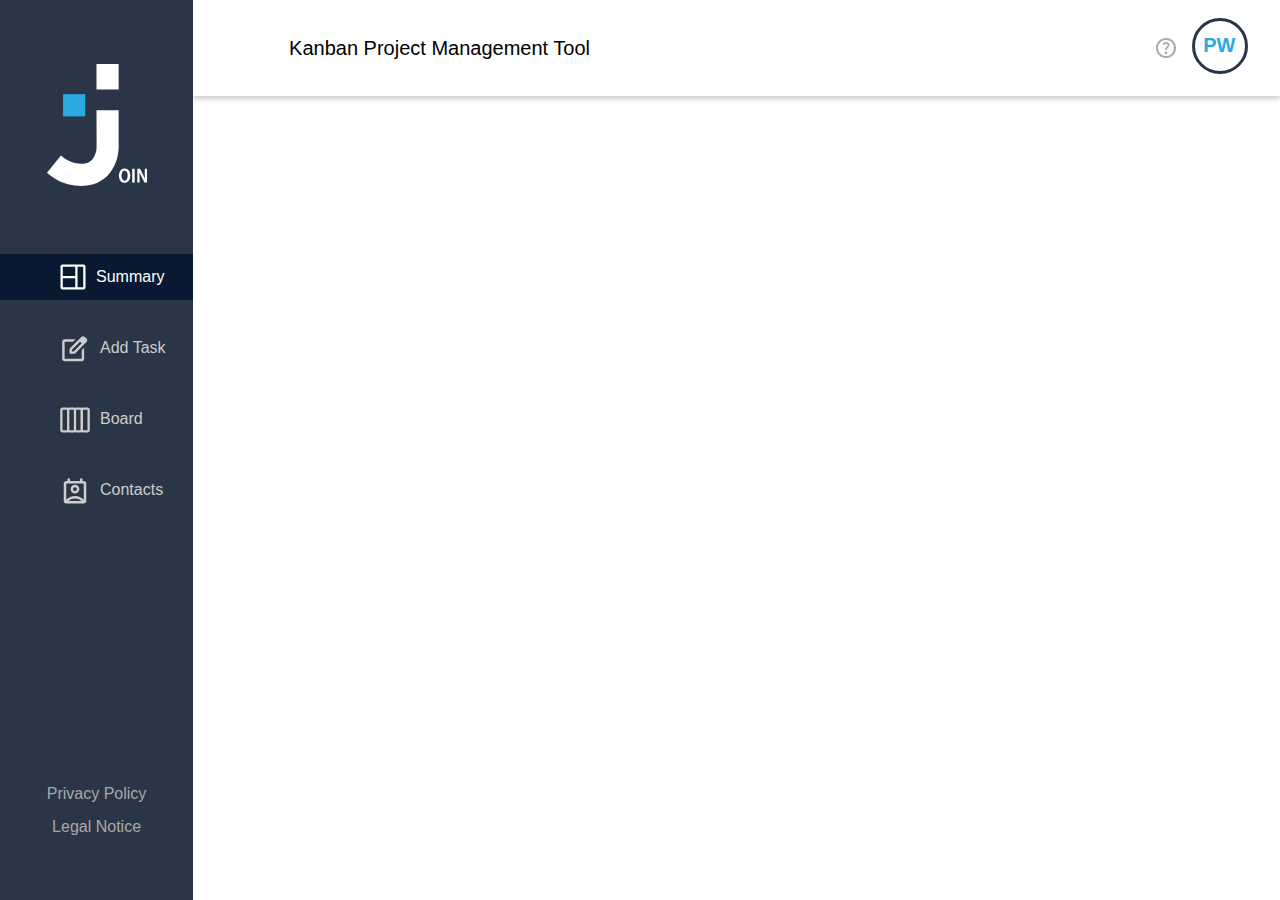
==== index.html @ 487ae5c0 "changed header element to div" ====
<!DOCTYPE html>
<html lang="en">
  <head>
    <meta charset="UTF-8" />
    <meta name="viewport" content="width=device-width, initial-scale=1.0" />
    <title>Join</title>
    <link rel="stylesheet" href="./styles/sidebar.css" />
    <link rel="stylesheet" href="./styles/header.css" />
    <link rel="stylesheet" href="./style.css" />
  </head>

  <body>
    <aside class="sidebar">
      <div class="logo-nav">
        <div class="logo">
          <img src="./assets/img/sidebarJoinLogo.svg" alt="Join Logo" />
        </div>
        <nav class="nav-bar">
          <a class="nav-link active" href="summary.html">
            <img src="./assets/img/summaryIcon.svg" alt="" />
            Summary
          </a>
          <a class="nav-link" href="add_task.html">
            <img src="./assets/img/addTaskIcon.svg" alt="" />
            Add Task
          </a>
          <a class="nav-link" href="board.html">
            <img src="./assets/img/boardIcon.svg" alt="" />
            Board
          </a>
          <a class="nav-link" href="contacts.html">
            <img src="./assets/img/contactsIcon.svg" alt="" />
            Contacts
          </a>
        </nav>
      </div>
      <div class="legal-links">
        <a href="privacy_policy.html">Privacy Policy</a>
        <a href="legal_notice.html">Legal Notice</a>
      </div>
    </aside>
    <div class="page_header">
      <p>Kanban Project Management Tool</p>
      <div class="logged_in_user">
        <img class="help_button" src="./assets/img/help.svg" alt="" />
        <div class="letters_in_circle">
          <span>PW</span>
          <img src="./assets/img/circleUser.svg" alt="" />
        </div>
      </div>
    </div>
  </body>
</html>
---- styles/sidebar.css ----
.sidebar {
  width: 232px;
  height: 100vh;
  padding: 64px 0;
  background-color: rgb(42, 54, 71);
  position: relative;
  display: flex;
  flex-direction: column;
  align-items: center;
  justify-content: space-between;
}

.logo-nav {
  position: relative;
  display: flex;
  flex-direction: column;
  justify-content: space-between;
  align-items: center;
  width: 100%;
}

.nav-bar {
  position: relative;
  display: flex;
  flex-direction: column;
  justify-content: end;
  width: 100%;
  margin-top: 64px;
  gap: 25px;
  color: rgba(205, 205, 205, 1);
}

.legal-links {
  display: flex;
  flex-direction: column;
  justify-content: end;
  align-items: center;
  gap: 15px;
}

.nav-link {
  position: relative;
  display: flex;
  align-items: center;
  padding-left: 60px;
  width: 100%;
  height: 46px;
  gap: 10px;
}
---- styles/header.css ----
.page_header {
  width: 100%;
  height: 96px;
  box-shadow: 0px 3px 5px 0px rgba(0, 0, 0, 0.2);
  display: flex;
  justify-content: space-between;
  align-items: center;
  font-size: 20px;
  padding-left: 96px;
  padding-right: 32px;
}

.logged_in_user {
  display: flex;
  align-items: center;
  gap: 16px;
}

.letters_in_circle {
  position: relative;
  cursor: pointer;
}

.letters_in_circle span {
  position: absolute;
  left: 20%;
  top: 27%;
  font-weight: bold;
  color: rgb(41, 171, 226);
}

.help_button {
  cursor: pointer;
}
---- style.css ----
* {
  box-sizing: border-box;
  font-family: latin, sans-serif;
  src: url(./assets/fonts/inter-v18-latin-700.woff2);
}

body {
  margin: 0;
  display: flex;
}

.legal-links a {
  text-decoration: none;
  color: rgb(168, 168, 168);
}

.nav-bar a {
  text-decoration: none;
  color: rgba(205, 205, 205, 1);
}

.nav-link:hover {
  background-color: rgba(87, 126, 255, 0.1);
}

.active {
  background-color: rgb(9, 25, 49) !important;
  color: white !important;
}

.active img {
  filter: brightness(1.5) contrast(1.2);
}

.legal-links a:hover {
  color: rgb(41, 171, 226);
  transform: scale(1.1);
}
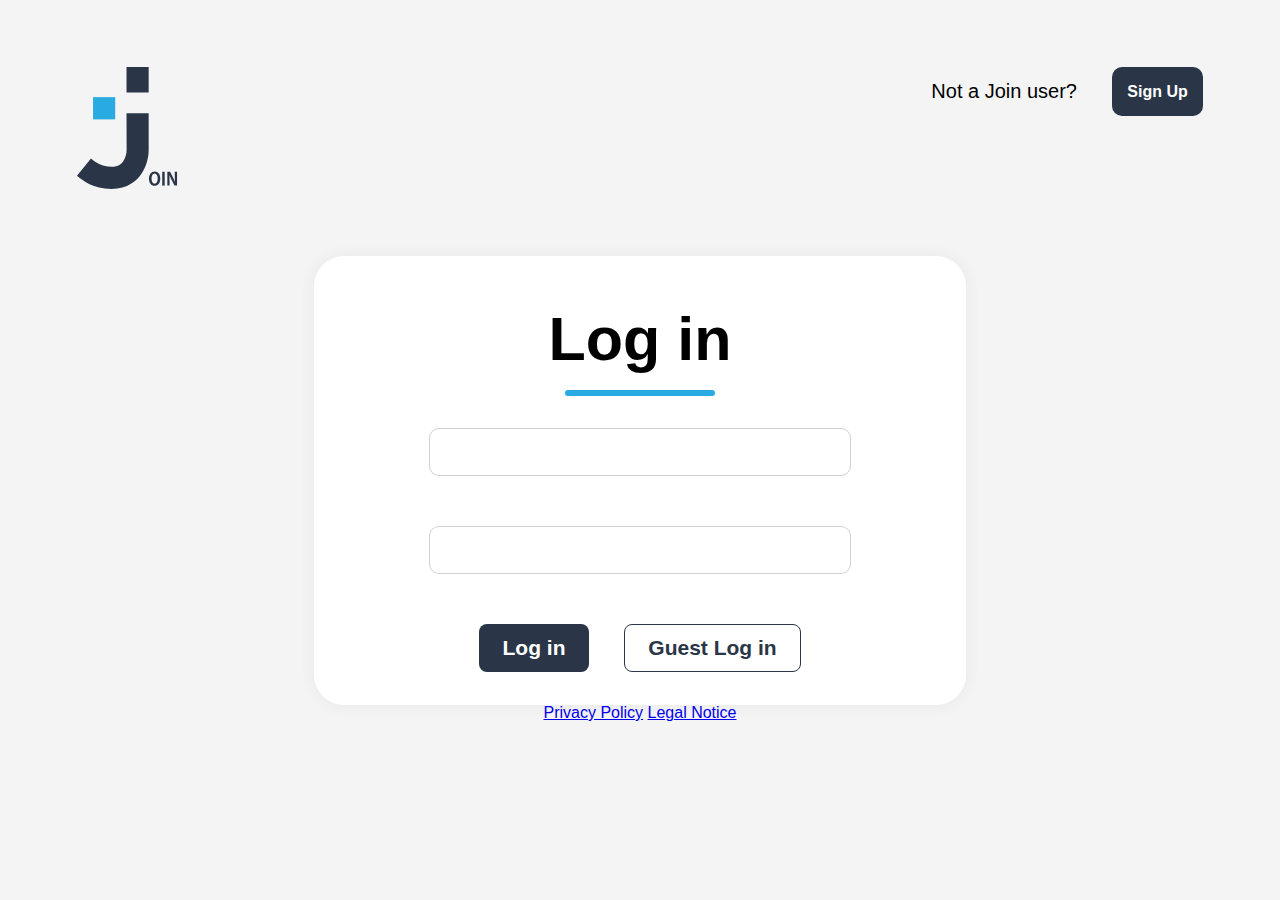
==== commit cdb512f3: "worked on login" ====
--- a/index.html
+++ b/index.html
@@ -4,48 +4,41 @@
     <meta charset="UTF-8" />
     <meta name="viewport" content="width=device-width, initial-scale=1.0" />
     <title>Join</title>
-    <link rel="stylesheet" href="./styles/sidebar.css" />
-    <link rel="stylesheet" href="./styles/header.css" />
-    <link rel="stylesheet" href="./style.css" />
+    <link rel="stylesheet" href="styles/loginPage.css" />
   </head>
+  <body>
+    <!-- <div class="overlay">
+      <img src="./assets/img/JoinLogo.svg" alt="Logo" class="logo" />
+    </div> -->
 
-  <body>
-    <aside class="sidebar">
-      <div class="logo-nav">
-        <div class="logo">
-          <img src="./assets/img/sidebarJoinLogo.svg" alt="Join Logo" />
+    <div class="animation_content content">
+      <div class="logo_signUp">
+        <img src="./assets/img/JoinLogo.svg" alt="" />
+        <div class="sign_up_container">
+          <span>Not a Join user?</span>
+          <button>Sign Up</button>
         </div>
-        <nav class="nav-bar">
-          <a class="nav-link active" href="summary.html">
-            <img src="./assets/img/summaryIcon.svg" alt="" />
-            Summary
-          </a>
-          <a class="nav-link" href="add_task.html">
-            <img src="./assets/img/addTaskIcon.svg" alt="" />
-            Add Task
-          </a>
-          <a class="nav-link" href="board.html">
-            <img src="./assets/img/boardIcon.svg" alt="" />
-            Board
-          </a>
-          <a class="nav-link" href="contacts.html">
-            <img src="./assets/img/contactsIcon.svg" alt="" />
-            Contacts
-          </a>
-        </nav>
       </div>
-      <div class="legal-links">
-        <a href="privacy_policy.html">Privacy Policy</a>
-        <a href="legal_notice.html">Legal Notice</a>
-      </div>
-    </aside>
-    <div class="page_header">
-      <p>Kanban Project Management Tool</p>
-      <div class="logged_in_user">
-        <img class="help_button" src="./assets/img/help.svg" alt="" />
-        <div class="letters_in_circle">
-          <span>PW</span>
-          <img src="./assets/img/circleUser.svg" alt="" />
+      <div class="login_field">
+        <div class="login_text">
+          <h1>Log in</h1>
+          <div class="blue_line"></div>
+        </div>
+        <div class="input_field">
+          <input type="text" id="" />
+          <img src="" alt="" />
+        </div>
+        <div class="input_field">
+          <input type="text" id="" />
+          <img src="" alt="" />
+        </div>
+        <div class="button_container_login">
+          <button class="login_button">Log in</button>
+          <button class="guest_button">Guest Log in</button>
+        </div>
+        <div>
+          <a href="privacy_policy.html">Privacy Policy</a>
+          <a href="legal_notice.html">Legal Notice</a>
         </div>
       </div>
     </div>
--- a/styles/loginPage.css
+++ b/styles/loginPage.css
@@ -0,0 +1,164 @@
+* {
+  margin: 0;
+  padding: 0;
+  box-sizing: border-box;
+  font-family: Arial, sans-serif;
+}
+
+html {
+  display: flex;
+  justify-content: center;
+}
+
+body {
+  background-color: #f4f4f4;
+  width: 100%;
+  max-width: 1920px;
+}
+
+.content {
+  display: flex;
+  flex-direction: column;
+  align-items: center;
+}
+
+.logo_signUp {
+  display: flex;
+  justify-content: space-between;
+  padding: 67px 77px;
+  width: 100%;
+}
+
+.login_field {
+  width: 652px;
+  height: 449px;
+  background-color: white;
+  border-radius: 30px;
+  box-shadow: 0px 0px 14px 3px rgba(0, 0, 0, 0.04);
+  display: flex;
+  flex-direction: column;
+  align-items: center;
+  padding: 48px 115px;
+  gap: 32px;
+}
+
+.login_text {
+  display: flex;
+  flex-direction: column;
+  align-items: center;
+  gap: 16px;
+}
+
+.login_text h1 {
+  font-size: 61px;
+  font-weight: 700;
+}
+
+.blue_line {
+  border: 3px solid rgb(41, 171, 226);
+  width: 150px;
+  border-radius: 10px;
+}
+
+.sign_up_container {
+  display: flex;
+  align-items: center;
+  gap: 35px;
+  height: 49px;
+}
+
+.sign_up_container button {
+  width: 91px;
+  height: 49px;
+  border-radius: 10px;
+  background-color: rgb(42, 54, 71);
+  font-size: 16px;
+  font-weight: 700;
+  color: white;
+  border: none;
+  cursor: pointer;
+}
+
+.sign_up_container button:hover {
+  background-color: rgb(41, 171, 226);
+}
+
+.sign_up_container span {
+  font-size: 20px;
+  font-weight: 400;
+}
+
+.input_field input {
+  width: 422px;
+  height: 48px;
+  border-radius: 10px;
+  border: 1px solid rgba(209, 209, 209, 1);
+}
+
+.button_container_login {
+  display: flex;
+  gap: 35px;
+}
+
+.login_button {
+  width: 110px;
+  height: 48px;
+  background-color: rgba(42, 54, 71, 1);
+  border: none;
+  border-radius: 8px;
+  font-size: 21px;
+  font-weight: 700;
+  color: white;
+}
+
+.guest_button {
+  width: 177px;
+  height: 48px;
+  background-color: white;
+  border: 1px solid rgba(42, 54, 71, 1);
+  border-radius: 8px;
+  font-size: 21px;
+  font-weight: 700;
+  color: rgba(42, 54, 71, 1);
+}
+
+/* .overlay {
+  position: fixed;
+  width: 100vw;
+  height: 100vh;
+  background-color: white;
+  display: flex;
+  align-items: center;
+  justify-content: center;
+  z-index: 999;
+} */
+
+/* .logo {
+  width: 300px;
+  animation: moveLogo 2s ease-in-out forwards;
+}
+
+.animation_content {
+  opacity: 0;
+  animation: fadeIn 2s ease-in-out forwards 1.5s;
+} */
+
+/* @keyframes moveLogo {
+  0% {
+    width: 300px;
+    transform: translate(0, 0);
+  }
+  100% {
+    width: 50px;
+    transform: translate(-45vw, -45vh);
+  }
+}
+
+@keyframes fadeIn {
+  from {
+    opacity: 0;
+  }
+  to {
+    opacity: 1;
+  }
+} */
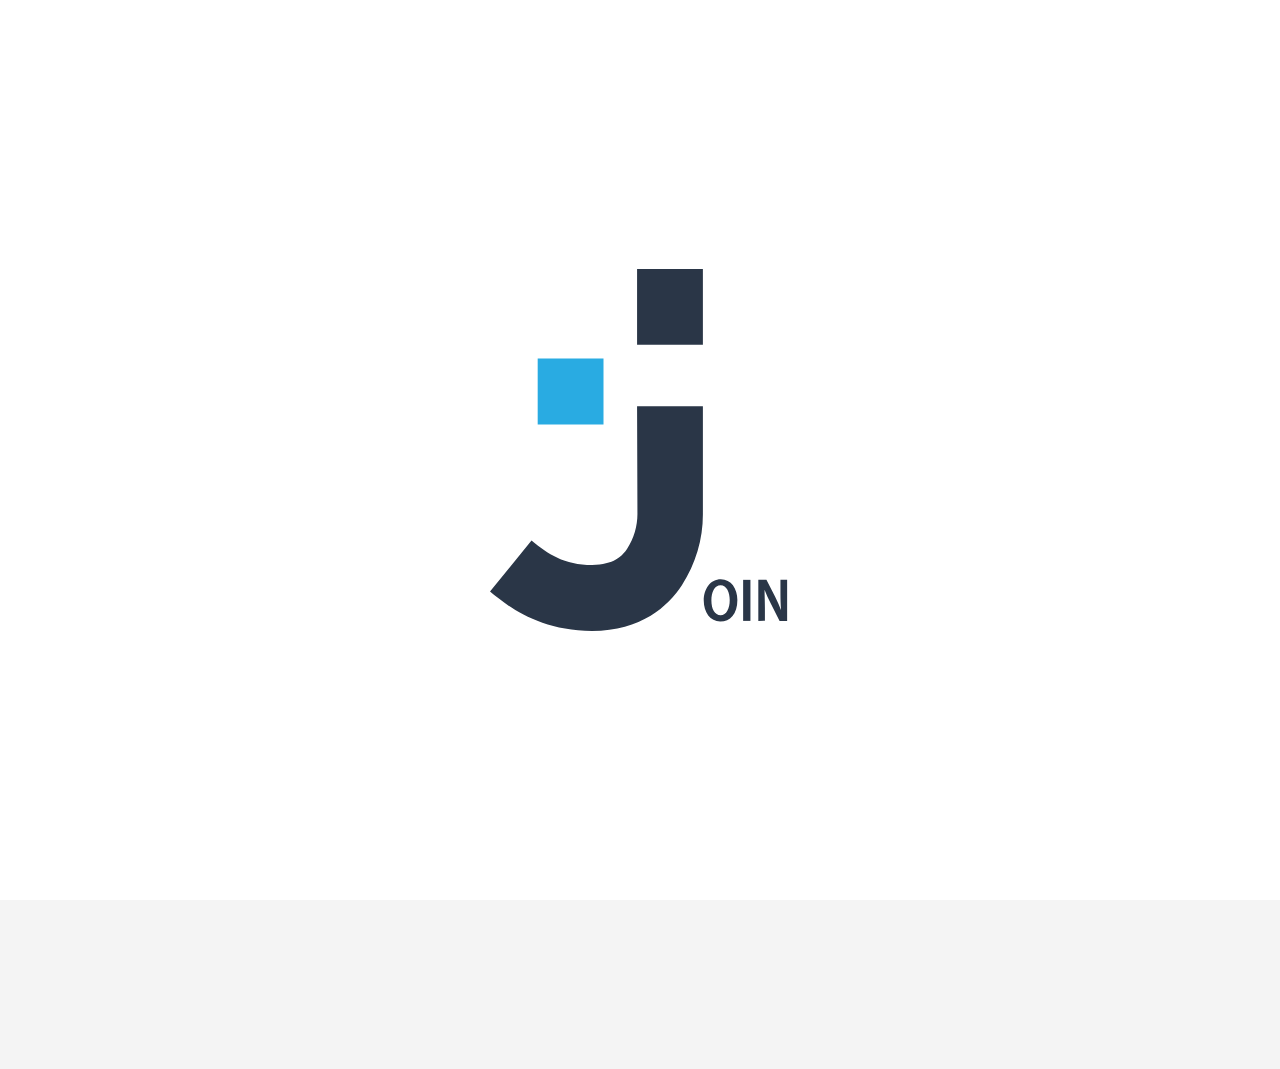
==== commit fa1ac88f: "worked on animation" ====
--- a/index.html
+++ b/index.html
@@ -5,11 +5,12 @@
     <meta name="viewport" content="width=device-width, initial-scale=1.0" />
     <title>Join</title>
     <link rel="stylesheet" href="styles/loginPage.css" />
+    <script src="./scripts/logoAnimation.js"></script>
   </head>
   <body>
-    <!-- <div class="overlay">
+    <div class="overlay">
       <img src="./assets/img/JoinLogo.svg" alt="Logo" class="logo" />
-    </div> -->
+    </div>
 
     <div class="animation_content content">
       <div class="logo_signUp">
@@ -36,7 +37,7 @@
           <button class="login_button">Log in</button>
           <button class="guest_button">Guest Log in</button>
         </div>
-        <div>
+        <div class="policy_container">
           <a href="privacy_policy.html">Privacy Policy</a>
           <a href="legal_notice.html">Legal Notice</a>
         </div>
--- a/styles/loginPage.css
+++ b/styles/loginPage.css
@@ -81,6 +81,7 @@
 
 .sign_up_container button:hover {
   background-color: rgb(41, 171, 226);
+  box-shadow: 0px 3px 4px 0px rgba(0, 0, 0, 0.2);
 }
 
 .sign_up_container span {
@@ -100,6 +101,10 @@
   gap: 35px;
 }
 
+.button_container_login button {
+  cursor: pointer;
+}
+
 .login_button {
   width: 110px;
   height: 48px;
@@ -109,6 +114,11 @@
   font-size: 21px;
   font-weight: 700;
   color: white;
+}
+
+.login_button:hover {
+  background-color: rgb(41, 171, 226);
+  box-shadow: 0px 3px 4px 0px rgba(0, 0, 0, 0.2);
 }
 
 .guest_button {
@@ -122,7 +132,32 @@
   color: rgba(42, 54, 71, 1);
 }
 
-/* .overlay {
+.guest_button:hover {
+  border: 2px solid rgb(41, 171, 226);
+  color: rgb(41, 171, 226);
+  box-shadow: 0px 3px 4px 0px rgba(0, 0, 0, 0.2);
+}
+
+.policy_container {
+  margin-top: 279.5px;
+  padding-bottom: 67px;
+  display: flex;
+  gap: 35px;
+}
+
+.policy_container a {
+  text-decoration: none;
+  color: rgba(168, 168, 168, 1);
+  font-size: 16px;
+  font-weight: 400;
+}
+
+.policy_container a:hover {
+  color: rgb(41, 171, 226);
+  transform: scale(1.1);
+}
+
+.overlay {
   position: fixed;
   width: 100vw;
   height: 100vh;
@@ -131,25 +166,25 @@
   align-items: center;
   justify-content: center;
   z-index: 999;
-} */
-
-/* .logo {
+}
+.logo {
   width: 300px;
+  height: auto;
   animation: moveLogo 2s ease-in-out forwards;
 }
 
 .animation_content {
   opacity: 0;
   animation: fadeIn 2s ease-in-out forwards 1.5s;
-} */
+}
 
-/* @keyframes moveLogo {
+@keyframes moveLogo {
   0% {
     width: 300px;
     transform: translate(0, 0);
   }
   100% {
-    width: 50px;
+    width: 101px;
     transform: translate(-45vw, -45vh);
   }
 }
@@ -161,4 +196,4 @@
   to {
     opacity: 1;
   }
-} */
+}
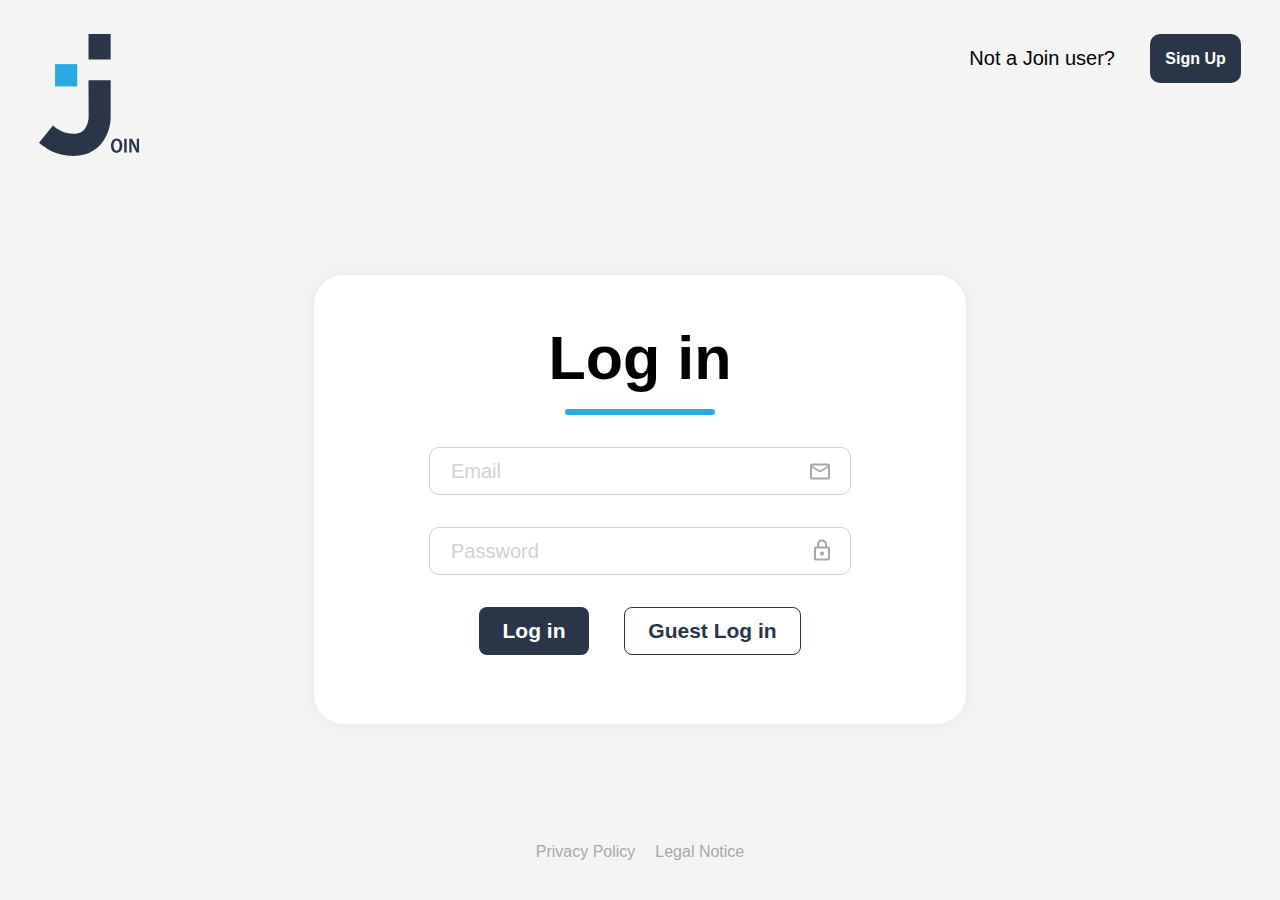
==== commit 54752109: "worked on login" ====
--- a/index.html
+++ b/index.html
@@ -8,11 +8,7 @@
     <script src="./scripts/logoAnimation.js"></script>
   </head>
   <body>
-    <div class="overlay">
-      <img src="./assets/img/JoinLogo.svg" alt="Logo" class="logo" />
-    </div>
-
-    <div class="animation_content content">
+    <div class="content">
       <div class="logo_signUp">
         <img src="./assets/img/JoinLogo.svg" alt="" />
         <div class="sign_up_container">
@@ -26,21 +22,21 @@
           <div class="blue_line"></div>
         </div>
         <div class="input_field">
-          <input type="text" id="" />
-          <img src="" alt="" />
+          <input type="text" placeholder="Email" id="" />
+          <img class="mail" src="./assets/img/mail.svg" alt="" />
         </div>
         <div class="input_field">
-          <input type="text" id="" />
-          <img src="" alt="" />
+          <input type="text" placeholder="Password" id="" />
+          <img class="lock" src="./assets/img/lock.svg" alt="" />
         </div>
         <div class="button_container_login">
           <button class="login_button">Log in</button>
           <button class="guest_button">Guest Log in</button>
         </div>
-        <div class="policy_container">
-          <a href="privacy_policy.html">Privacy Policy</a>
-          <a href="legal_notice.html">Legal Notice</a>
-        </div>
+      </div>
+      <div class="policy_container">
+        <a href="privacy_policy.html">Privacy Policy</a>
+        <a href="legal_notice.html">Legal Notice</a>
       </div>
     </div>
   </body>
--- a/styles/loginPage.css
+++ b/styles/loginPage.css
@@ -20,12 +20,14 @@
   display: flex;
   flex-direction: column;
   align-items: center;
+  justify-content: space-between;
+  height: 100vh;
 }
 
 .logo_signUp {
   display: flex;
   justify-content: space-between;
-  padding: 67px 77px;
+  padding: 34px 39px 0 39px;
   width: 100%;
 }
 
@@ -89,11 +91,39 @@
   font-weight: 400;
 }
 
+.input_field {
+  display: flex;
+  position: relative;
+}
+
+.mail {
+  position: absolute;
+  right: 21px;
+  top: 16px;
+}
+
+.lock {
+  position: absolute;
+  right: 21px;
+  top: 12px;
+}
+
 .input_field input {
   width: 422px;
   height: 48px;
   border-radius: 10px;
   border: 1px solid rgba(209, 209, 209, 1);
+  padding: 12px 21px;
+  font-size: 20px;
+}
+
+.input_field input:focus {
+  outline: none;
+  border: 2px solid rgb(41, 171, 226);
+}
+
+.input_field input::placeholder {
+  color: rgba(209, 209, 209, 1);
 }
 
 .button_container_login {
@@ -139,10 +169,9 @@
 }
 
 .policy_container {
-  margin-top: 279.5px;
-  padding-bottom: 67px;
   display: flex;
-  gap: 35px;
+  padding-bottom: 39px;
+  gap: 20px;
 }
 
 .policy_container a {
@@ -156,44 +185,3 @@
   color: rgb(41, 171, 226);
   transform: scale(1.1);
 }
-
-.overlay {
-  position: fixed;
-  width: 100vw;
-  height: 100vh;
-  background-color: white;
-  display: flex;
-  align-items: center;
-  justify-content: center;
-  z-index: 999;
-}
-.logo {
-  width: 300px;
-  height: auto;
-  animation: moveLogo 2s ease-in-out forwards;
-}
-
-.animation_content {
-  opacity: 0;
-  animation: fadeIn 2s ease-in-out forwards 1.5s;
-}
-
-@keyframes moveLogo {
-  0% {
-    width: 300px;
-    transform: translate(0, 0);
-  }
-  100% {
-    width: 101px;
-    transform: translate(-45vw, -45vh);
-  }
-}
-
-@keyframes fadeIn {
-  from {
-    opacity: 0;
-  }
-  to {
-    opacity: 1;
-  }
-}
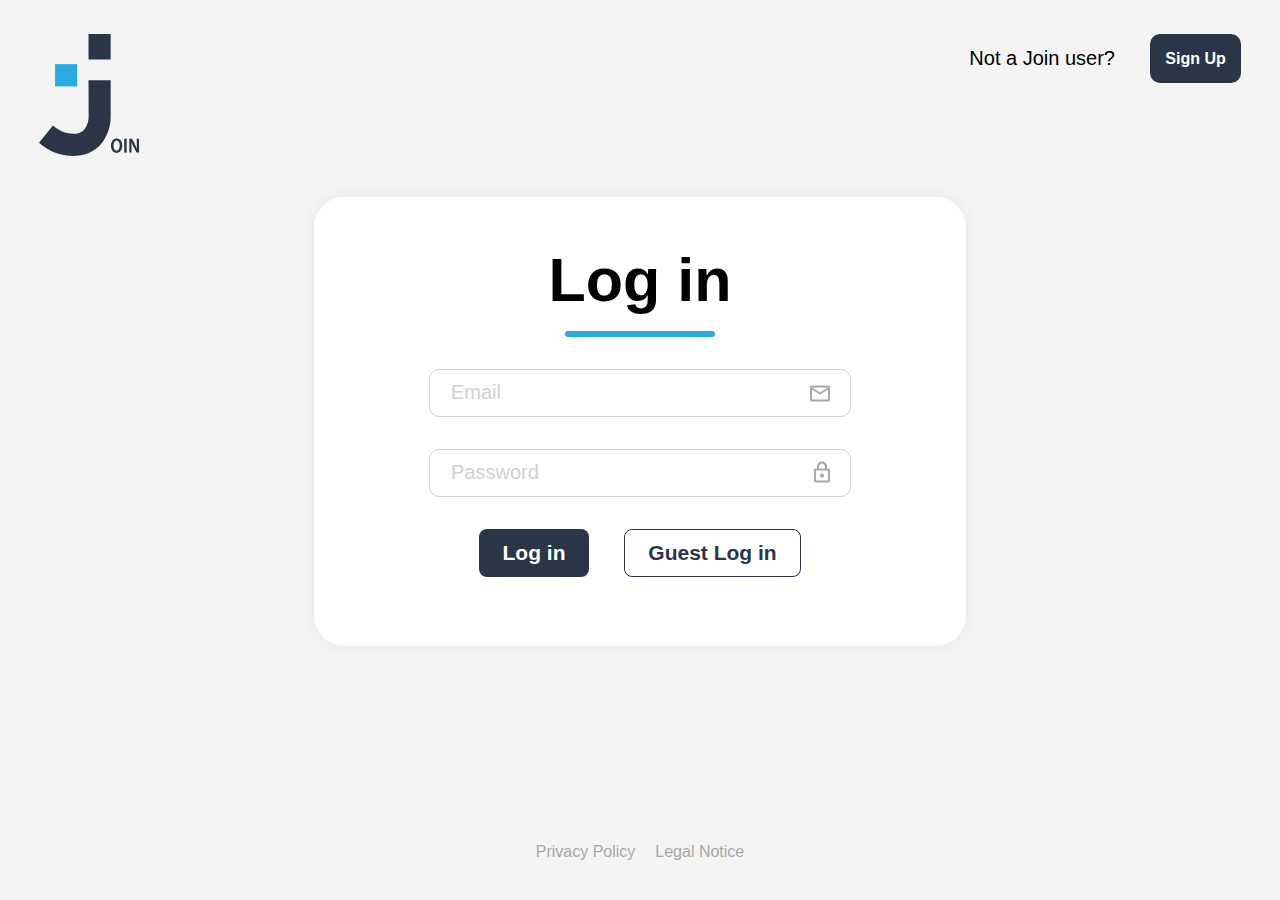
==== commit 8560496d: "worked on flex-grow/login" ====
--- a/index.html
+++ b/index.html
@@ -9,29 +9,31 @@
   </head>
   <body>
     <div class="content">
-      <div class="logo_signUp">
-        <img src="./assets/img/JoinLogo.svg" alt="" />
-        <div class="sign_up_container">
-          <span>Not a Join user?</span>
-          <button>Sign Up</button>
+      <div class="sign_and_login">
+        <div class="logo_signUp">
+          <img src="./assets/img/JoinLogo.svg" alt="" />
+          <div class="sign_up_container">
+            <span>Not a Join user?</span>
+            <button>Sign Up</button>
+          </div>
         </div>
-      </div>
-      <div class="login_field">
-        <div class="login_text">
-          <h1>Log in</h1>
-          <div class="blue_line"></div>
-        </div>
-        <div class="input_field">
-          <input type="text" placeholder="Email" id="" />
-          <img class="mail" src="./assets/img/mail.svg" alt="" />
-        </div>
-        <div class="input_field">
-          <input type="text" placeholder="Password" id="" />
-          <img class="lock" src="./assets/img/lock.svg" alt="" />
-        </div>
-        <div class="button_container_login">
-          <button class="login_button">Log in</button>
-          <button class="guest_button">Guest Log in</button>
+        <div class="login_field">
+          <div class="login_text">
+            <h1>Log in</h1>
+            <div class="blue_line"></div>
+          </div>
+          <div class="input_field">
+            <input type="text" placeholder="Email" id="" />
+            <img class="mail" src="./assets/img/mail.svg" alt="" />
+          </div>
+          <div class="input_field">
+            <input type="text" placeholder="Password" id="" />
+            <img class="lock" src="./assets/img/lock.svg" alt="" />
+          </div>
+          <div class="button_container_login">
+            <button class="login_button">Log in</button>
+            <button class="guest_button">Guest Log in</button>
+          </div>
         </div>
       </div>
       <div class="policy_container">
--- a/styles/loginPage.css
+++ b/styles/loginPage.css
@@ -22,6 +22,15 @@
   align-items: center;
   justify-content: space-between;
   height: 100vh;
+}
+
+.sign_and_login {
+  width: 100%;
+  display: flex;
+  flex-direction: column;
+  align-items: center;
+  justify-content: space-between;
+  flex: 3;
 }
 
 .logo_signUp {
@@ -170,8 +179,10 @@
 
 .policy_container {
   display: flex;
+  align-items: end;
   padding-bottom: 39px;
   gap: 20px;
+  flex: 1;
 }
 
 .policy_container a {
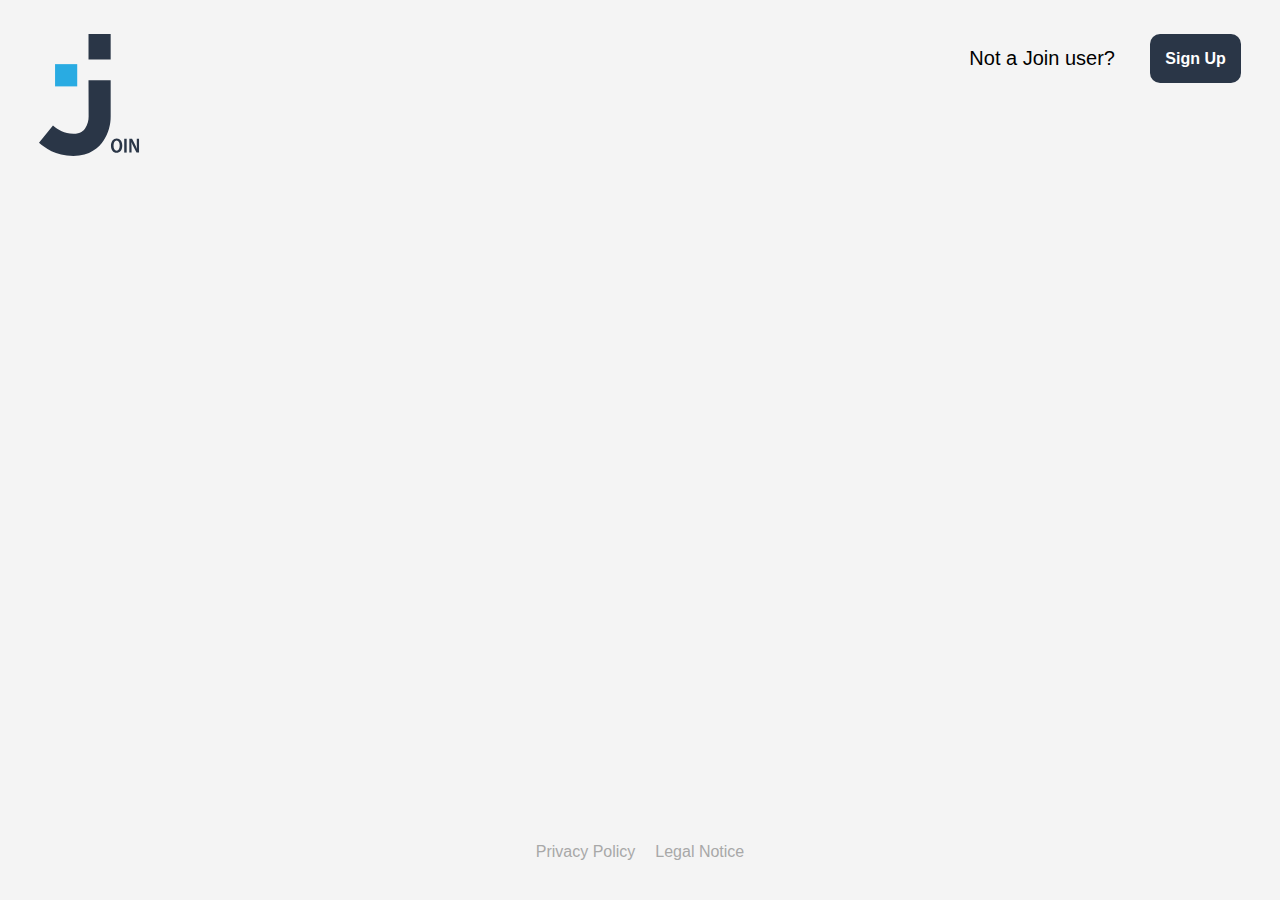
==== commit 01d1b310: "small changes sign_up" ====
--- a/index.html
+++ b/index.html
@@ -17,7 +17,7 @@
             <button>Sign Up</button>
           </div>
         </div>
-        <div class="login_field">
+        <div class="login_field d_none">
           <div class="login_text">
             <h1>Log in</h1>
             <div class="blue_line"></div>
@@ -35,6 +35,7 @@
             <button class="guest_button">Guest Log in</button>
           </div>
         </div>
+        <div class="sign_up_field"></div>
       </div>
       <div class="policy_container">
         <a href="privacy_policy.html">Privacy Policy</a>
--- a/styles/loginPage.css
+++ b/styles/loginPage.css
@@ -14,6 +14,10 @@
   background-color: #f4f4f4;
   width: 100%;
   max-width: 1920px;
+}
+
+.d_none {
+  display: none !important;
 }
 
 .content {
@@ -196,3 +200,6 @@
   color: rgb(41, 171, 226);
   transform: scale(1.1);
 }
+
+.sign_up_field {
+}
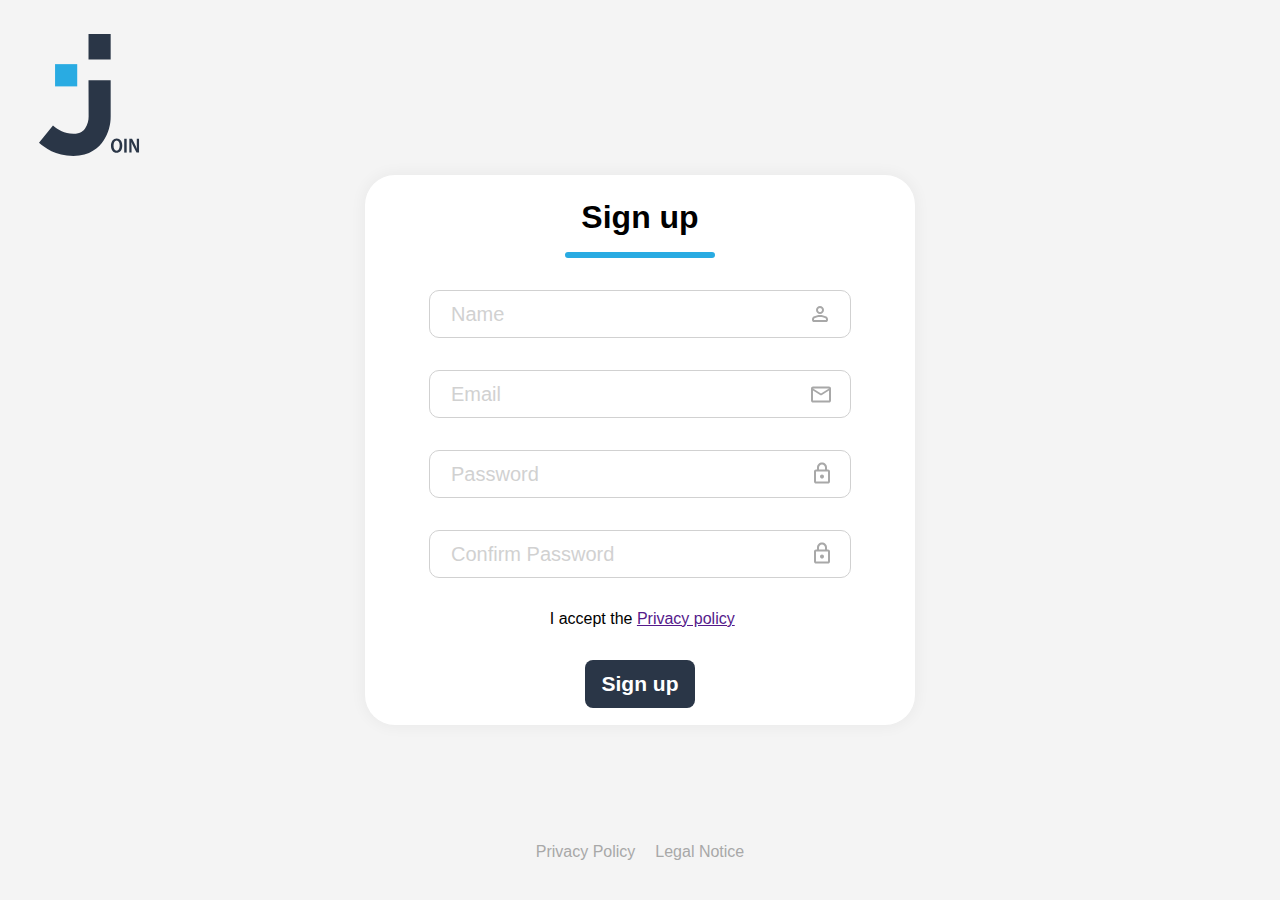
==== commit b0e118e7: "worked on sign up" ====
--- a/index.html
+++ b/index.html
@@ -9,33 +9,66 @@
   </head>
   <body>
     <div class="content">
-      <div class="sign_and_login">
-        <div class="logo_signUp">
+      <div class="sign_and_login d_none">
+        <div class="text_blue_line">
           <img src="./assets/img/JoinLogo.svg" alt="" />
           <div class="sign_up_container">
             <span>Not a Join user?</span>
             <button>Sign Up</button>
           </div>
         </div>
-        <div class="login_field d_none">
+        <div class="login_field">
           <div class="login_text">
             <h1>Log in</h1>
             <div class="blue_line"></div>
           </div>
           <div class="input_field">
             <input type="text" placeholder="Email" id="" />
-            <img class="mail" src="./assets/img/mail.svg" alt="" />
+            <img class="mail_img" src="./assets/img/mail.svg" alt="" />
           </div>
           <div class="input_field">
             <input type="text" placeholder="Password" id="" />
-            <img class="lock" src="./assets/img/lock.svg" alt="" />
+            <img class="lock_img" src="./assets/img/lock.svg" alt="" />
           </div>
           <div class="button_container_login">
             <button class="login_button">Log in</button>
             <button class="guest_button">Guest Log in</button>
           </div>
         </div>
-        <div class="sign_up_field"></div>
+      </div>
+      <div class="logo_and_signup">
+        <div class="logo_signUp">
+          <img src="./assets/img/JoinLogo.svg" alt="" />
+        </div>
+        <div class="sign_up_field">
+          <div class="text_blue_line">
+            <h1>Sign up</h1>
+            <div class="blue_line"></div>
+          </div>
+          <div class="input_field">
+            <input type="text" placeholder="Name" id="" />
+            <img class="person_img" src="./assets/img/person.svg" alt="" />
+          </div>
+          <div class="input_field">
+            <input type="text" placeholder="Email" id="" />
+            <img class="mail_img" src="./assets/img/mail.svg" alt="" />
+          </div>
+          <div class="input_field">
+            <input type="text" placeholder="Password" id="" />
+            <img class="lock_img" src="./assets/img/lock.svg" alt="" />
+          </div>
+          <div class="input_field">
+            <input type="text" placeholder="Confirm Password" id="" />
+            <img class="lock_img" src="./assets/img/lock.svg" alt="" />
+          </div>
+          <div class="accept_privacy">
+            <img src="" alt="" />
+            <span>I accept the <a href="">Privacy policy</a></span>
+          </div>
+          <div class="button_container_login">
+            <button class="login_button">Sign up</button>
+          </div>
+        </div>
       </div>
       <div class="policy_container">
         <a href="privacy_policy.html">Privacy Policy</a>
--- a/styles/loginPage.css
+++ b/styles/loginPage.css
@@ -34,7 +34,6 @@
   flex-direction: column;
   align-items: center;
   justify-content: space-between;
-  flex: 3;
 }
 
 .logo_signUp {
@@ -55,9 +54,13 @@
   align-items: center;
   padding: 48px 115px;
   gap: 32px;
-}
-
-.login_text {
+  position: absolute;
+  top: 50%;
+  left: 50%;
+  transform: translate(-50%, -50%);
+}
+
+.text_blue_line {
   display: flex;
   flex-direction: column;
   align-items: center;
@@ -109,13 +112,19 @@
   position: relative;
 }
 
-.mail {
-  position: absolute;
-  right: 21px;
+.mail_img {
+  position: absolute;
+  right: 20px;
   top: 16px;
 }
 
-.lock {
+.person_img {
+  position: absolute;
+  right: 23px;
+  top: 16px;
+}
+
+.lock_img {
   position: absolute;
   right: 21px;
   top: 12px;
@@ -202,4 +211,26 @@
 }
 
 .sign_up_field {
-}
+  width: 550px;
+  height: 550px;
+  background-color: white;
+  border-radius: 30px;
+  box-shadow: 0px 0px 14px 3px rgba(0, 0, 0, 0.04);
+  display: flex;
+  flex-direction: column;
+  align-items: center;
+  padding: 24px 115px;
+  gap: 32px;
+  position: absolute;
+  top: 50%;
+  left: 50%;
+  transform: translate(-50%, -50%);
+}
+
+.logo_and_signup {
+  width: 100%;
+  display: flex;
+  flex-direction: column;
+  align-items: center;
+  justify-content: space-between;
+}
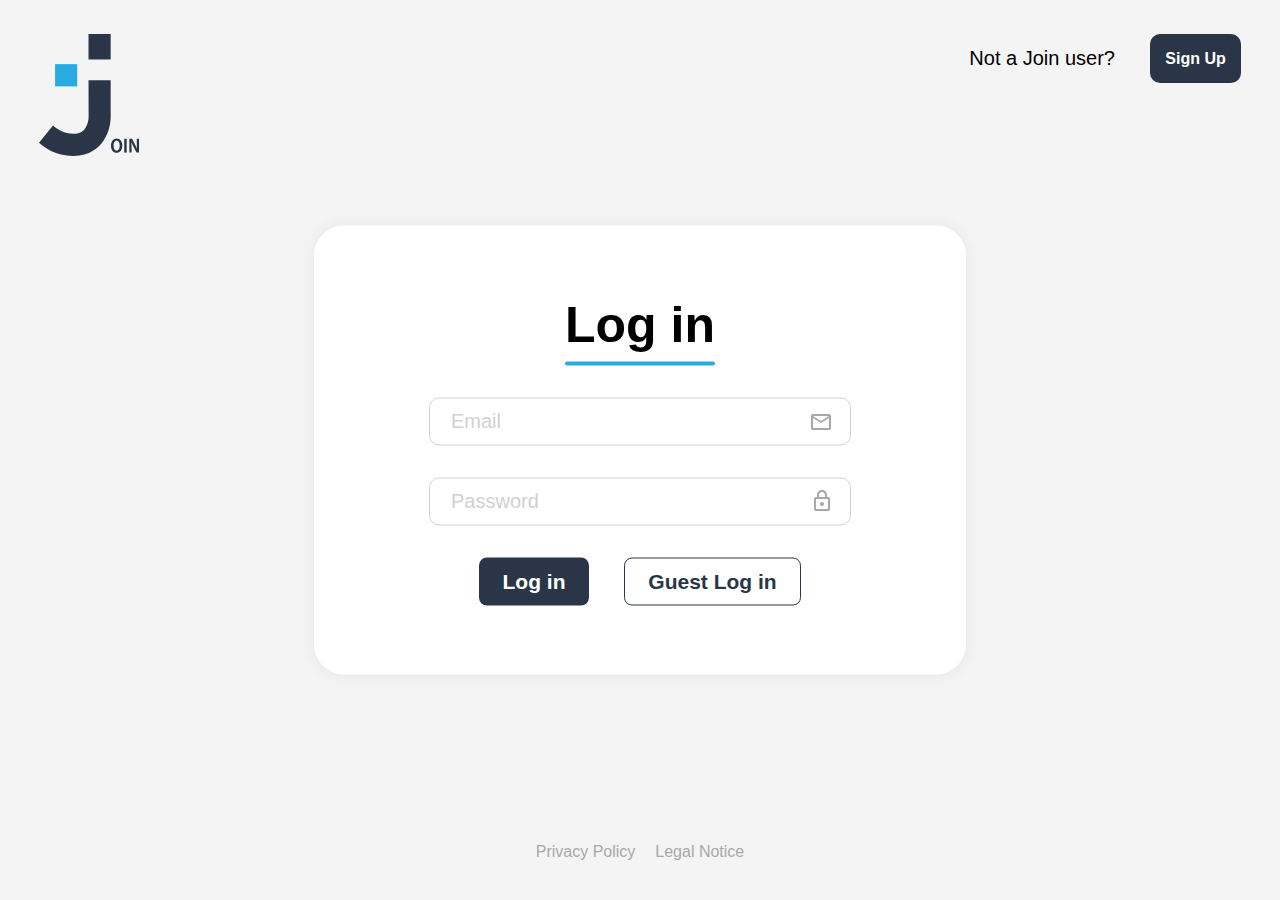
==== commit 7da4d193: "worked on sign up page" ====
--- a/index.html
+++ b/index.html
@@ -5,12 +5,13 @@
     <meta name="viewport" content="width=device-width, initial-scale=1.0" />
     <title>Join</title>
     <link rel="stylesheet" href="styles/loginPage.css" />
+    <link rel="stylesheet" href="styles/checkbox.css" />
     <script src="./scripts/logoAnimation.js"></script>
   </head>
   <body>
     <div class="content">
-      <div class="sign_and_login d_none">
-        <div class="text_blue_line">
+      <div class="sign_and_login">
+        <div class="logo_signUp">
           <img src="./assets/img/JoinLogo.svg" alt="" />
           <div class="sign_up_container">
             <span>Not a Join user?</span>
@@ -18,7 +19,7 @@
           </div>
         </div>
         <div class="login_field">
-          <div class="login_text">
+          <div class="text_blue_line">
             <h1>Log in</h1>
             <div class="blue_line"></div>
           </div>
@@ -36,11 +37,12 @@
           </div>
         </div>
       </div>
-      <div class="logo_and_signup">
+      <div class="logo_and_signup d_none">
         <div class="logo_signUp">
           <img src="./assets/img/JoinLogo.svg" alt="" />
         </div>
         <div class="sign_up_field">
+          <img class="blue_arrow" src="assets/img/blue-arrow-left.svg" alt="" />
           <div class="text_blue_line">
             <h1>Sign up</h1>
             <div class="blue_line"></div>
@@ -62,8 +64,17 @@
             <img class="lock_img" src="./assets/img/lock.svg" alt="" />
           </div>
           <div class="accept_privacy">
-            <img src="" alt="" />
-            <span>I accept the <a href="">Privacy policy</a></span>
+            <input type="checkbox" id="cbx" style="display: none" />
+            <label for="cbx" class="check">
+              <svg width="18px" height="18px" viewBox="0 0 18 18">
+                <path
+                  d="M1,9 L1,3.5 C1,2 2,1 3.5,1 L14.5,1 C16,1 17,2 17,3.5 L17,14.5 C17,16 16,17 14.5,17 L3.5,17 C2,17 1,16 1,14.5 L1,9 Z"
+                ></path>
+                <polyline points="1 9 7 14 15 4"></polyline>
+              </svg>
+            </label>
+            <span>I accept the</span>
+            <a href="">Privacy policy</a>
           </div>
           <div class="button_container_login">
             <button class="login_button">Sign up</button>
--- a/styles/loginPage.css
+++ b/styles/loginPage.css
@@ -52,6 +52,7 @@
   display: flex;
   flex-direction: column;
   align-items: center;
+  justify-content: center;
   padding: 48px 115px;
   gap: 32px;
   position: absolute;
@@ -64,16 +65,16 @@
   display: flex;
   flex-direction: column;
   align-items: center;
-  gap: 16px;
-}
-
-.login_text h1 {
-  font-size: 61px;
+  gap: 8px;
+}
+
+.text_blue_line h1 {
+  font-size: 50px;
   font-weight: 700;
 }
 
 .blue_line {
-  border: 3px solid rgb(41, 171, 226);
+  border: 2px solid rgb(41, 171, 226);
   width: 150px;
   border-radius: 10px;
 }
@@ -212,7 +213,7 @@
 
 .sign_up_field {
   width: 550px;
-  height: 550px;
+  height: 530px;
   background-color: white;
   border-radius: 30px;
   box-shadow: 0px 0px 14px 3px rgba(0, 0, 0, 0.04);
@@ -220,7 +221,7 @@
   flex-direction: column;
   align-items: center;
   padding: 24px 115px;
-  gap: 32px;
+  gap: 25px;
   position: absolute;
   top: 50%;
   left: 50%;
@@ -234,3 +235,27 @@
   align-items: center;
   justify-content: space-between;
 }
+
+.accept_privacy {
+  display: flex;
+  align-items: center;
+  gap: 10px;
+  color: rgba(168, 168, 168, 1);
+}
+
+.accept_privacy a {
+  text-decoration: none;
+  color: rgb(41, 171, 226);
+  cursor: pointer;
+}
+
+.accept_privacy a:hover {
+  text-decoration: underline;
+}
+
+.blue_arrow {
+  position: absolute;
+  left: 30px;
+  top: 30px;
+  cursor: pointer;
+}
--- a/styles/checkbox.css
+++ b/styles/checkbox.css
@@ -0,0 +1,67 @@
+.check {
+  cursor: pointer;
+  position: relative;
+  margin: auto;
+  width: 18px;
+  height: 18px;
+  -webkit-tap-highlight-color: transparent;
+  transform: translate3d(0, 0, 0);
+  margin-bottom: 1px;
+}
+
+.check:before {
+  content: "";
+  position: absolute;
+  top: -15px;
+  left: -15px;
+  width: 48px;
+  height: 48px;
+  border-radius: 50%;
+  opacity: 0;
+  transition: opacity 0.2s ease;
+}
+
+.check svg {
+  position: relative;
+  z-index: 1;
+  fill: none;
+  stroke-linecap: round;
+  stroke-linejoin: round;
+  stroke: #c8ccd4;
+  stroke-width: 1.5;
+  transform: translate3d(0, 0, 0);
+  transition: all 0.2s ease;
+}
+
+.check svg path {
+  stroke-dasharray: 60;
+  stroke-dashoffset: 0;
+}
+
+.check svg polyline {
+  stroke-dasharray: 22;
+  stroke-dashoffset: 66;
+}
+
+.check:hover:before {
+  opacity: 1;
+}
+
+.check:hover svg {
+  stroke: rgb(41, 171, 226);
+}
+
+#cbx:checked + .check svg {
+  stroke: rgb(41, 171, 226);
+}
+
+#cbx:checked + .check svg path {
+  stroke-dashoffset: 60;
+  transition: all 0.3s linear;
+}
+
+#cbx:checked + .check svg polyline {
+  stroke-dashoffset: 42;
+  transition: all 0.2s linear;
+  transition-delay: 0.15s;
+}
